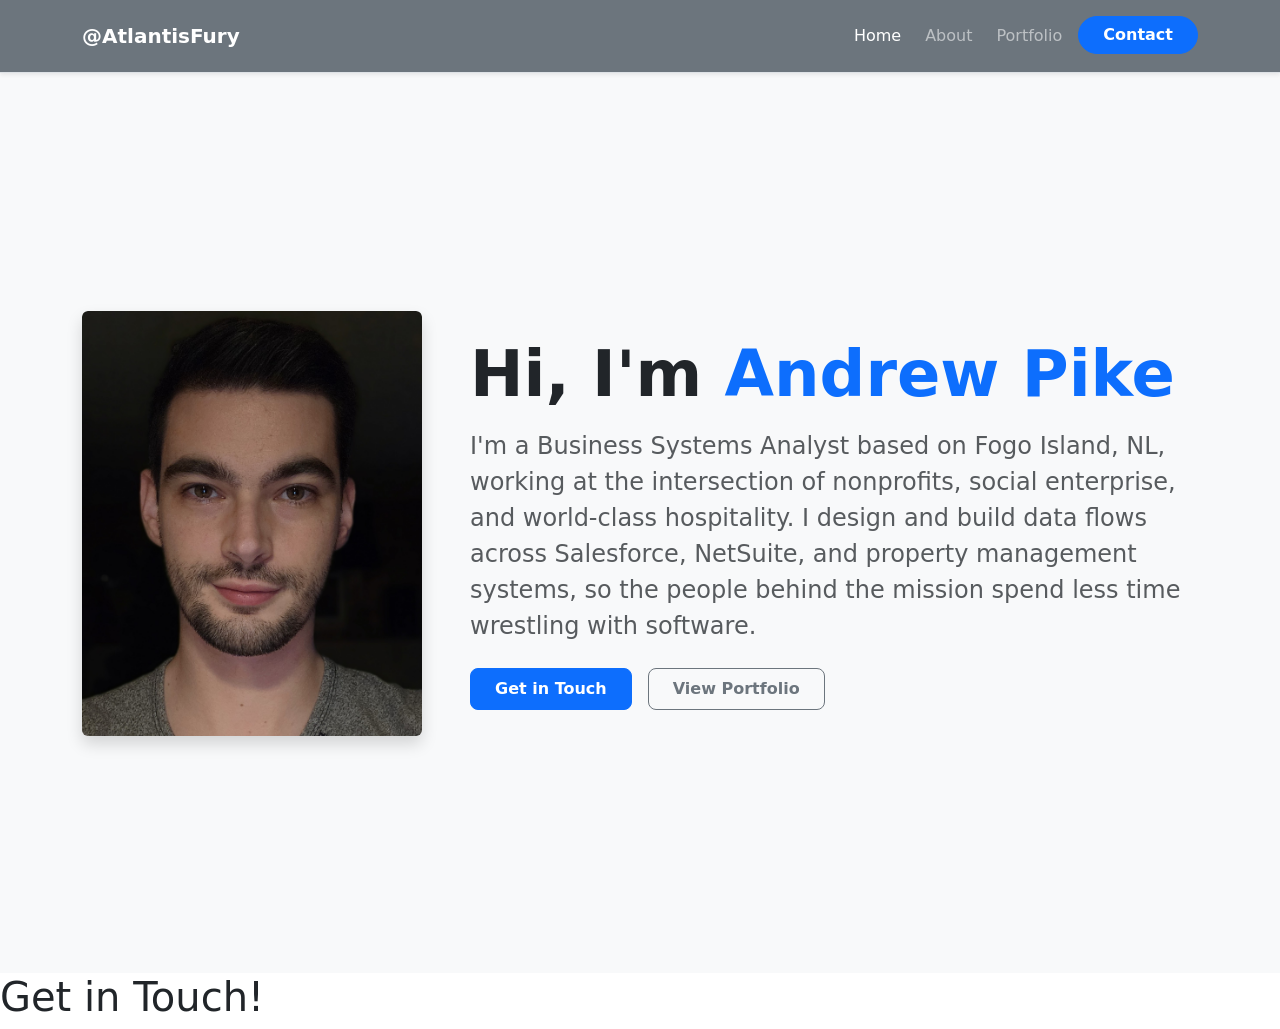
==== index.html @ ba5a31f9 "Initial Project Commit" ====
<!doctype html>
<html lang="en">
  <head>
    <meta charset="UTF-8" />
    <meta name="viewport" content="width=device-width, initial-scale=1.0" />
    <link rel="stylesheet" href="./css/style.css" />
    <link
      href="https://cdn.jsdelivr.net/npm/bootstrap@5.3.8/dist/css/bootstrap.min.css"
      rel="stylesheet"
      integrity="sha384-sRIl4kxILFvY47J16cr9ZwB07vP4J8+LH7qKQnuqkuIAvNWLzeN8tE5YBujZqJLB"
      crossorigin="anonymous" />
    <title>Meet Andrew Pike</title>
    <link
      rel="apple-touch-icon"
      sizes="180x180"
      href="./favicon_io/apple-touch-icon.png" />
    <link
      rel="icon"
      type="image/png"
      sizes="32x32"
      href="./favicon_io/favicon-32x32.png" />
    <link
      rel="icon"
      type="image/png"
      sizes="16x16"
      href="./favicon_io/favicon-16x16.png" />
    <link rel="manifest" href="./favicon_io/site.webmanifest" />
  </head>
  <body>
    <!-- Sticky Navbar -->
    <nav
      class="navbar navbar-expand-lg navbar-dark bg-secondary border-bottom sticky-top shadow-sm py-3">
      <div class="container">
        <a class="navbar-brand fw-bold text-tertiary" href="#">@AtlantisFury</a>
        <button
          class="navbar-toggler border-0"
          type="button"
          data-bs-toggle="collapse"
          data-bs-target="#navbarNav"
          aria-controls="navbarNav"
          aria-expanded="false"
          aria-label="Toggle navigation">
          <span class="navbar-toggler-icon"></span>
        </button>
        <div class="collapse navbar-collapse" id="navbarNav">
          <ul class="navbar-nav ms-auto gap-2 text-center pt-3 pt-lg-0">
            <li class="nav-item">
              <a class="nav-link active fw-medium" href="#">Home</a>
            </li>
            <li class="nav-item">
              <a class="nav-link fw-medium" href="#about">About</a>
            </li>
            <li class="nav-item">
              <a class="nav-link fw-medium" href="#portfolio">Portfolio</a>
            </li>
            <li class="nav-item">
              <a
                class="btn btn-primary px-4 fw-semibold rounded-pill"
                href="#contact"
                >Contact</a
              >
            </li>
          </ul>
        </div>
      </div>
    </nav>

    <main>
      <section class="py-5 bg-light min-vh-100 d-flex align-items-center">
        <div class="container">
          <div class="row align-items-center g-5">
            <!-- Left Column: Profile Card -->
            <div class="col-12 col-md-5 col-lg-4">
              <div class="card shadow border-0 overflow-hidden">
                <img
                  src="./assets/20251216APikeProfile.jpg"
                  class="card-img-top img-fluid"
                  alt="Profile Image" />
              </div>
            </div>

            <!-- Right Column: Name and Intro -->
            <div class="col-12 col-md-7 col-lg-8">
              <h1 class="display-3 fw-bold text-dark mb-3">
                Hi, I'm <span class="text-primary">Andrew Pike</span>
              </h1>
              <p class="lead text-muted fs-4 mb-4">
                I'm a Business Systems Analyst based on Fogo Island, NL, working
                at the intersection of nonprofits, social enterprise, and
                world-class hospitality. I design and build data flows across
                Salesforce, NetSuite, and property management systems, so the
                people behind the mission spend less time wrestling with
                software.
              </p>
              <div class="d-grid d-sm-flex gap-3">
                <a
                  href="#contact"
                  class="btn btn-primary btn-lg px-4 fs-6 fw-semibold"
                  >Get in Touch</a
                >
                <a
                  href="#portfolio"
                  class="btn btn-outline-secondary btn-lg px-4 fs-6 fw-semibold"
                  >View Portfolio</a
                >
              </div>
            </div>
          </div>
        </div>
      </section>

      <section id="contact">
        <h1>Get in Touch!</h1>
      </section>
    </main>

    <!-- Links to bootstrap library scripts under here -->
    <script
      src="https://cdn.jsdelivr.net/npm/@popperjs/core@2.11.8/dist/umd/popper.min.js"
      integrity="sha384-I7E8VVD/ismYTF4hNIPjVp/Zjvgyol6VFvRkX/vR+Vc4jQkC+hVqc2pM8ODewa9r"
      crossorigin="anonymous"></script>
    <script
      src="https://cdn.jsdelivr.net/npm/bootstrap@5.3.8/dist/js/bootstrap.min.js"
      integrity="sha384-G/EV+4j2dNv+tEPo3++6LCgdCROaejBqfUeNjuKAiuXbjrxilcCdDz6ZAVfHWe1Y"
      crossorigin="anonymous"></script>
  </body>
</html>
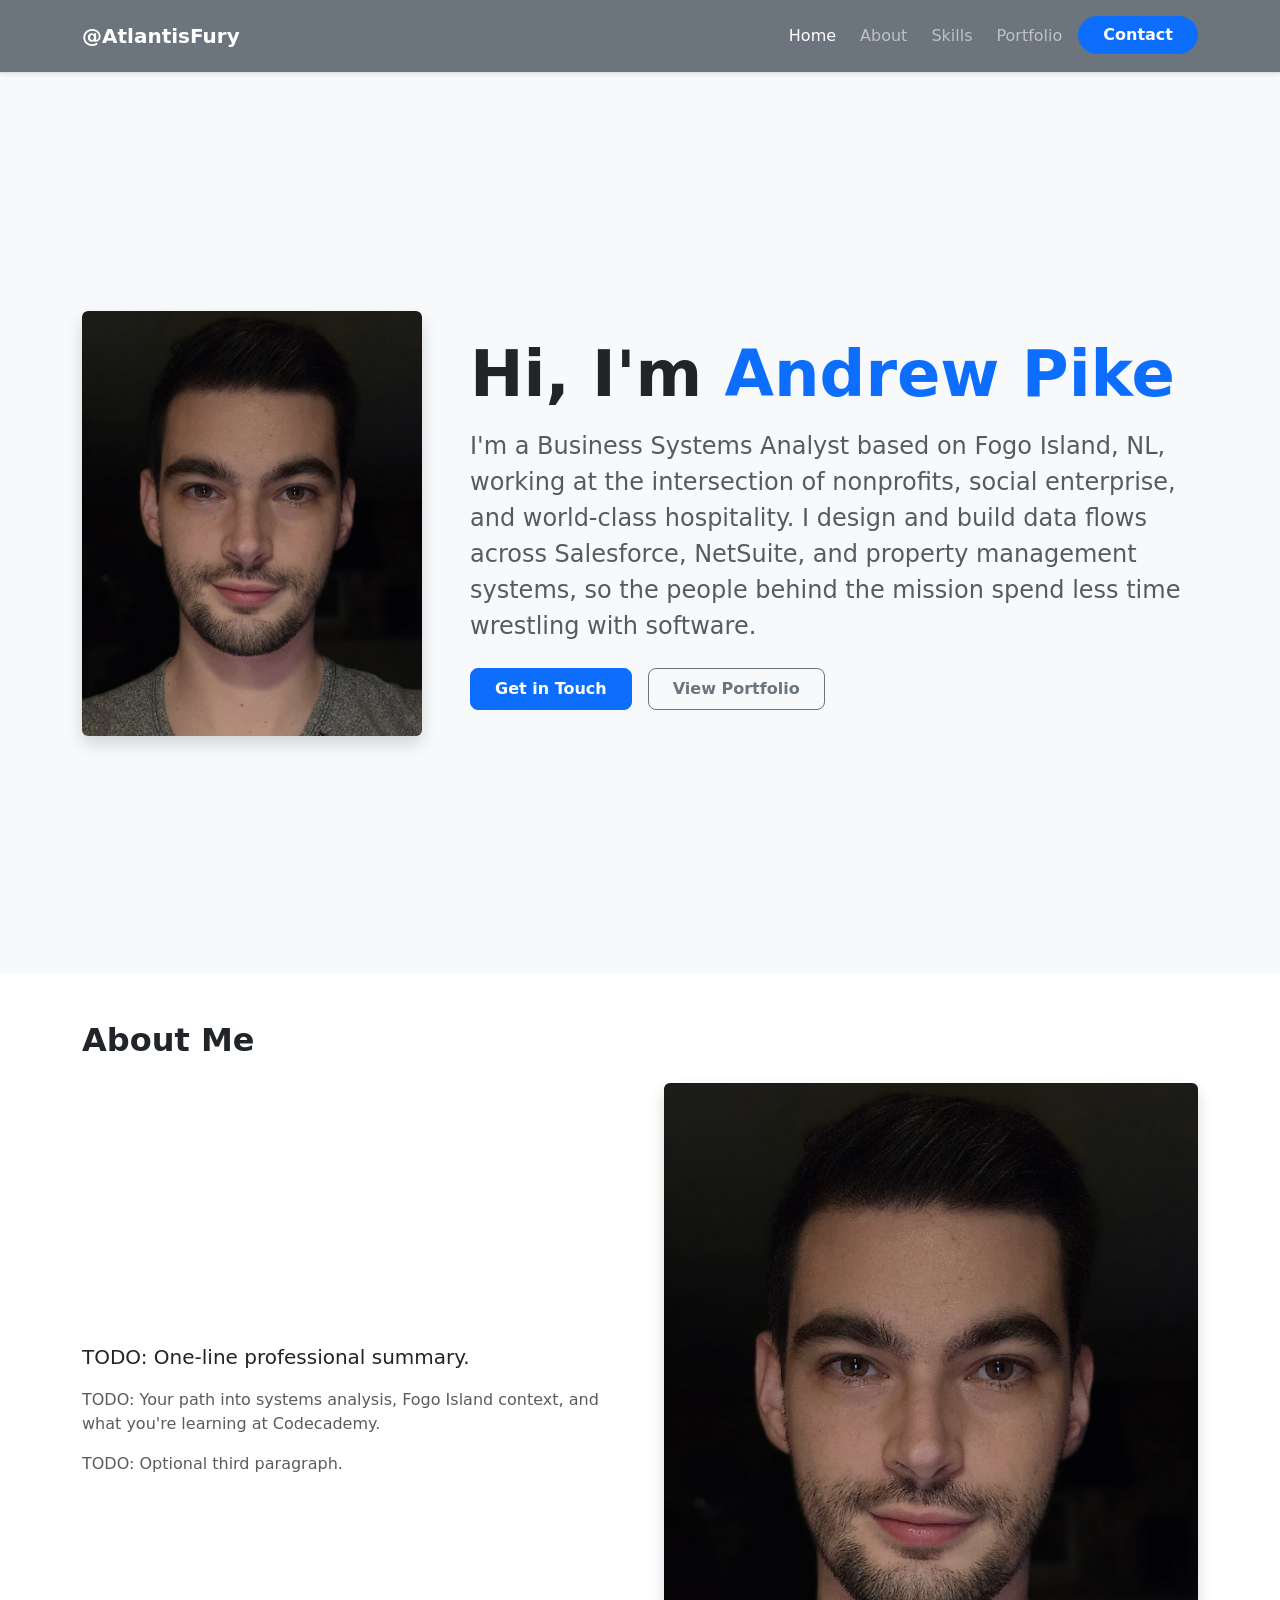
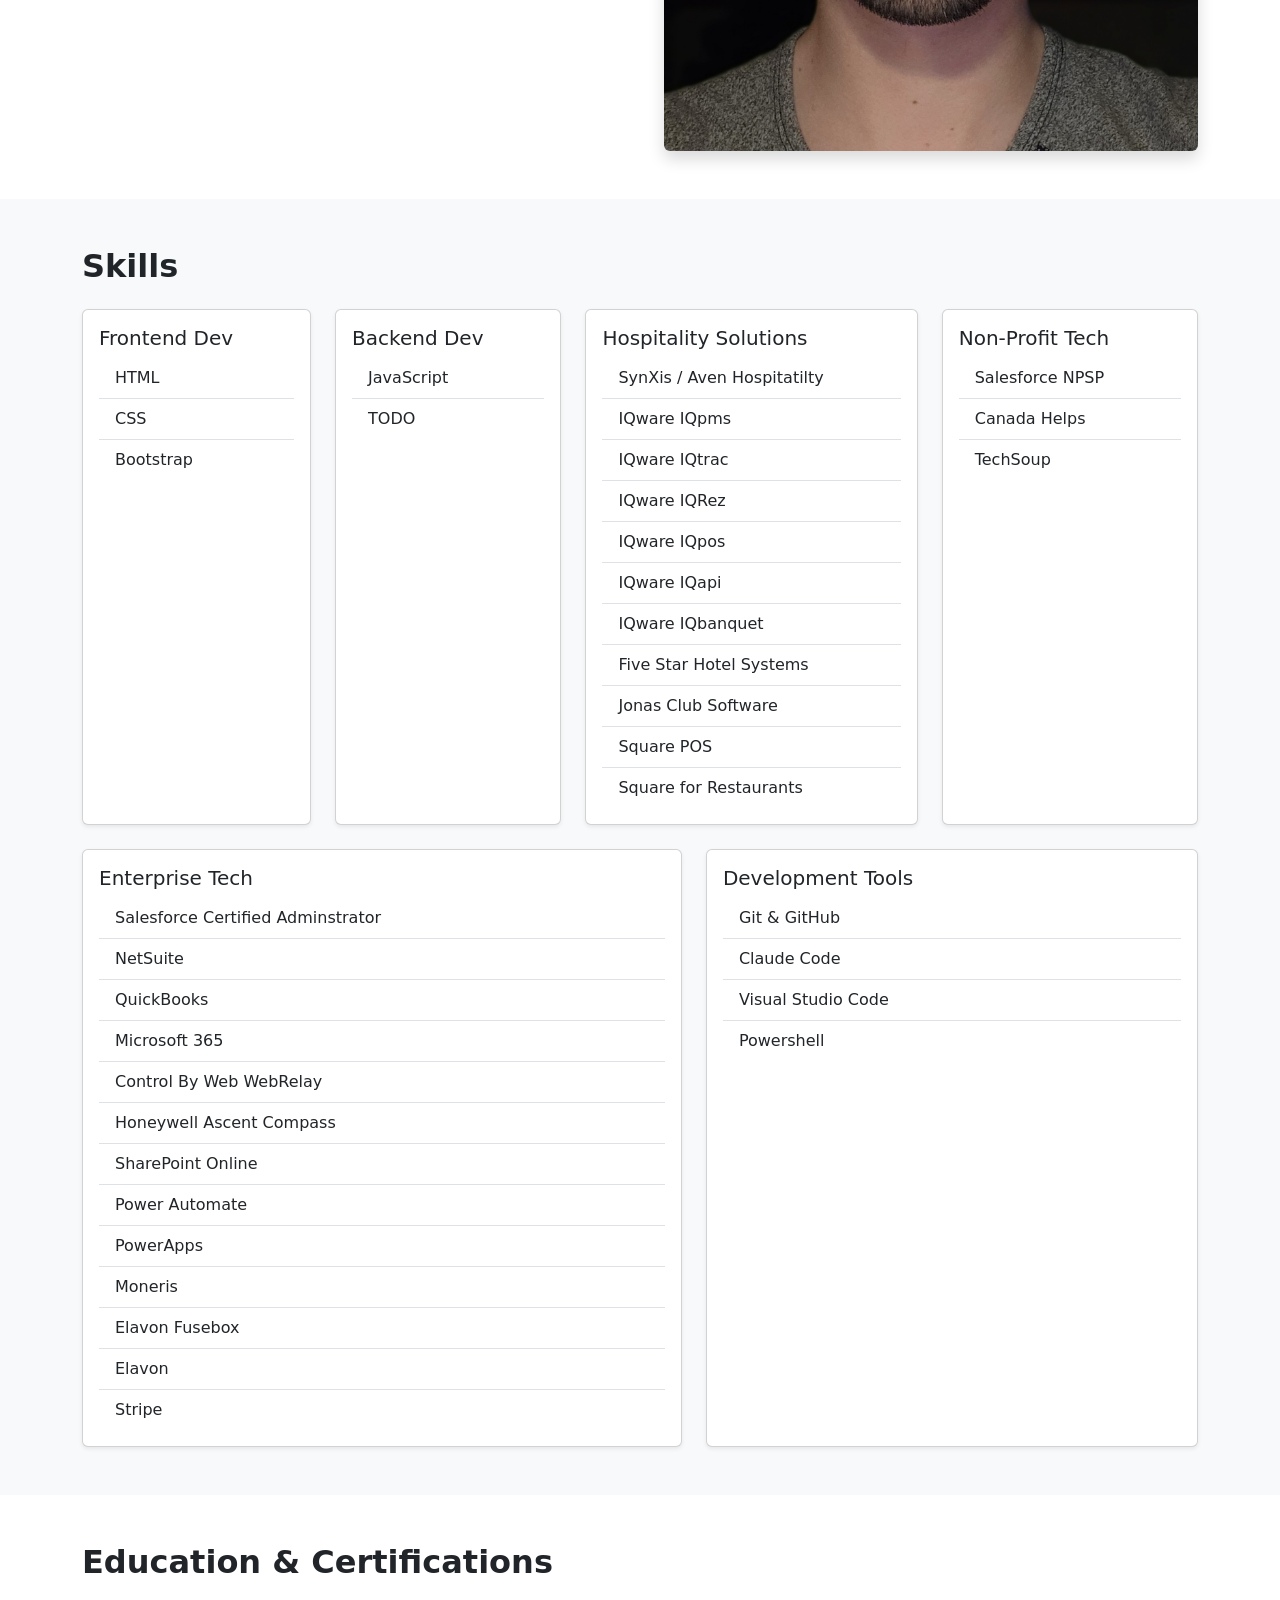
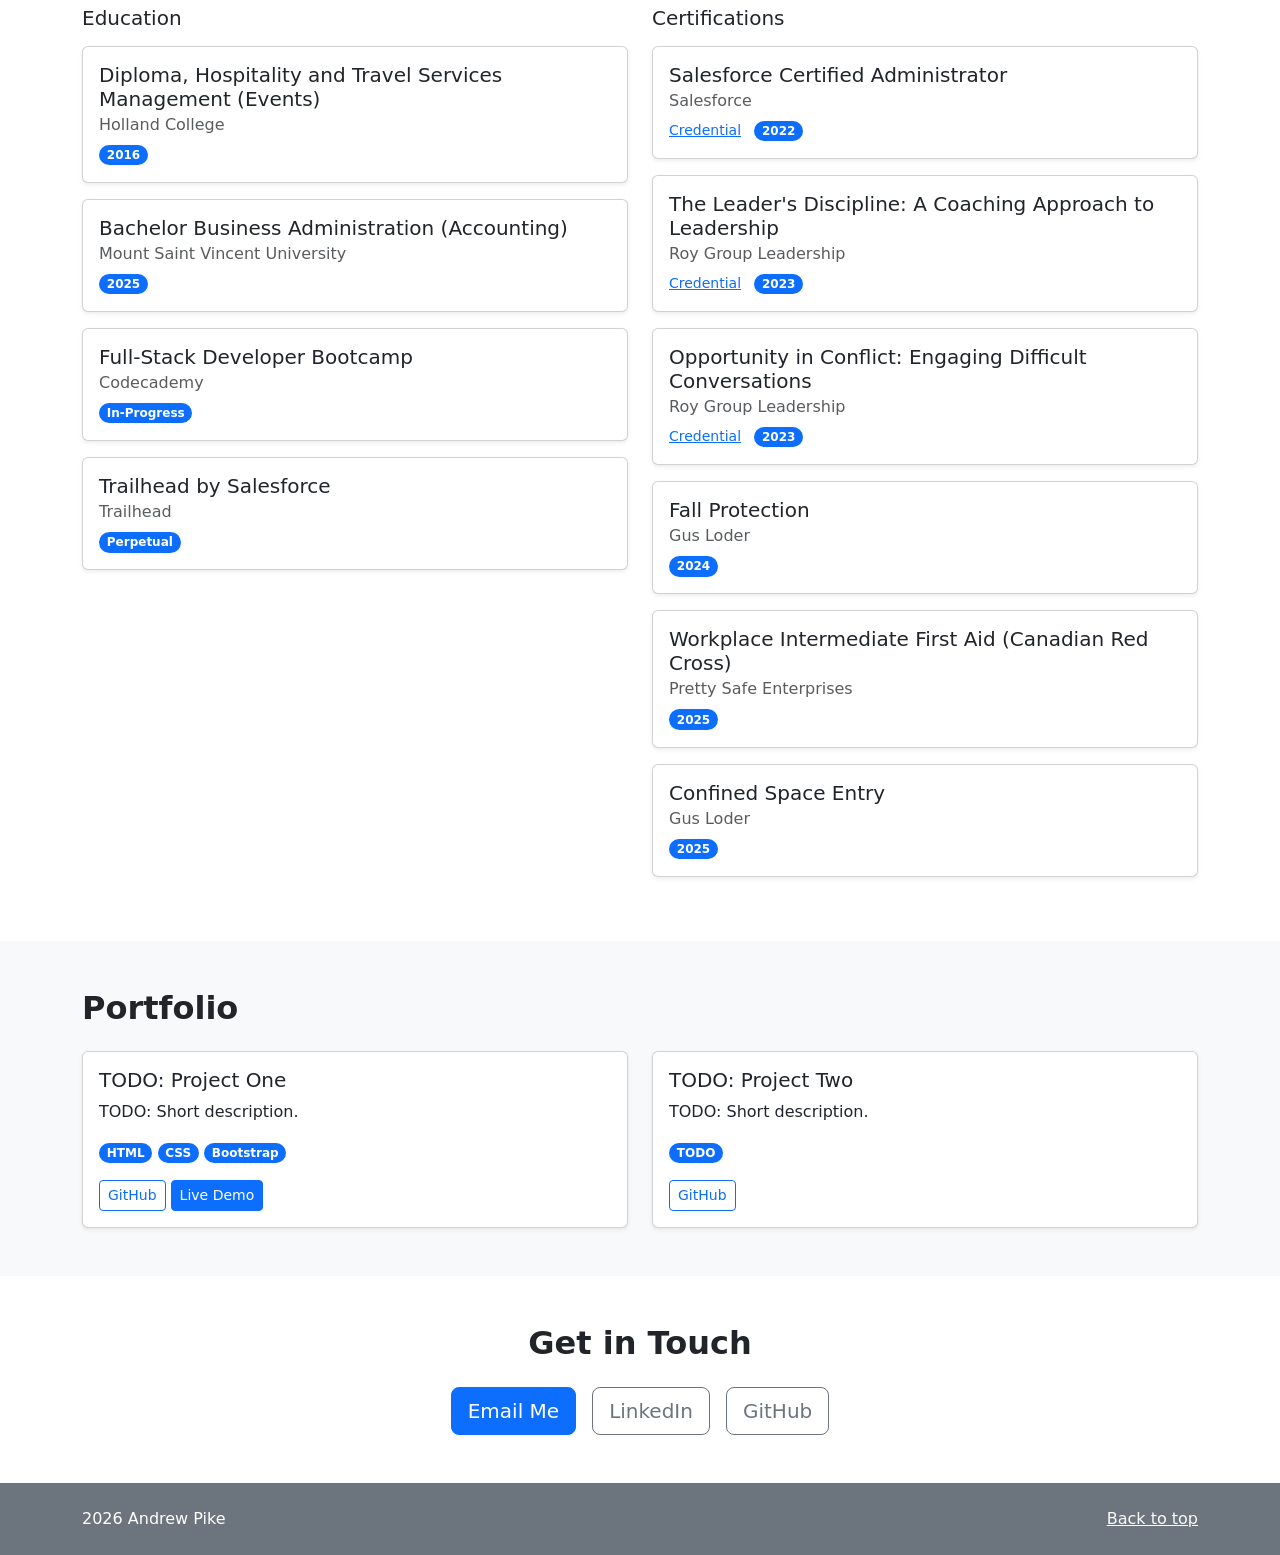
==== commit e818aa8e: "added several new sections" ====
--- a/index.html
+++ b/index.html
@@ -3,12 +3,13 @@
   <head>
     <meta charset="UTF-8" />
     <meta name="viewport" content="width=device-width, initial-scale=1.0" />
-    <link rel="stylesheet" href="./css/style.css" />
     <link
       href="https://cdn.jsdelivr.net/npm/bootstrap@5.3.8/dist/css/bootstrap.min.css"
       rel="stylesheet"
       integrity="sha384-sRIl4kxILFvY47J16cr9ZwB07vP4J8+LH7qKQnuqkuIAvNWLzeN8tE5YBujZqJLB"
       crossorigin="anonymous" />
+    <!-- Custom styles load after Bootstrap so they can override it -->
+    <link rel="stylesheet" href="./css/style.css" />
     <title>Meet Andrew Pike</title>
     <link
       rel="apple-touch-icon"
@@ -31,7 +32,9 @@
     <nav
       class="navbar navbar-expand-lg navbar-dark bg-secondary border-bottom sticky-top shadow-sm py-3">
       <div class="container">
-        <a class="navbar-brand fw-bold text-tertiary" href="#">@AtlantisFury</a>
+        <a class="navbar-brand fw-bold text-info text-white" href="#home"
+          >@AtlantisFury</a
+        >
         <button
           class="navbar-toggler border-0"
           type="button"
@@ -45,10 +48,13 @@
         <div class="collapse navbar-collapse" id="navbarNav">
           <ul class="navbar-nav ms-auto gap-2 text-center pt-3 pt-lg-0">
             <li class="nav-item">
-              <a class="nav-link active fw-medium" href="#">Home</a>
+              <a class="nav-link active fw-medium" href="#home">Home</a>
             </li>
             <li class="nav-item">
               <a class="nav-link fw-medium" href="#about">About</a>
+            </li>
+            <li class="nav-item">
+              <a class="nav-link fw-medium" href="#skills">Skills</a>
             </li>
             <li class="nav-item">
               <a class="nav-link fw-medium" href="#portfolio">Portfolio</a>
@@ -66,7 +72,9 @@
     </nav>
 
     <main>
-      <section class="py-5 bg-light min-vh-100 d-flex align-items-center">
+      <section
+        id="home"
+        class="py-5 bg-light min-vh-100 d-flex align-items-center">
         <div class="container">
           <div class="row align-items-center g-5">
             <!-- Left Column: Profile Card -->
@@ -109,10 +117,328 @@
         </div>
       </section>
 
-      <section id="contact">
-        <h1>Get in Touch!</h1>
+      <!-- About -->
+      <section id="about" class="py-5">
+        <div class="container">
+          <h2 class="fw-bold mb-4">About Me</h2>
+          <div class="row align-items-center g-5">
+            <div class="col-12 col-md-6">
+              <p class="lead">TODO: One-line professional summary.</p>
+              <p class="text-body-secondary">
+                TODO: Your path into systems analysis, Fogo Island context, and
+                what you're learning at Codecademy.
+              </p>
+              <p class="text-body-secondary">TODO: Optional third paragraph.</p>
+            </div>
+            <div class="col-12 col-md-6">
+              <!-- TODO: add an image, or delete this column and widen the text -->
+              <img
+                src="./assets/20251216APikeProfile.jpg"
+                class="img-fluid rounded shadow"
+                alt="TODO: describe image" />
+            </div>
+          </div>
+        </div>
+      </section>
+
+      <!-- Skills -->
+      <section id="skills" class="py-5 bg-light">
+        <div class="container">
+          <h2 class="fw-bold mb-4">Skills</h2>
+          <div class="d-flex flex-wrap justify-content-center gap-4">
+            <div class="card shadow-sm flex-fill">
+              <div class="card-body">
+                <h3 class="card-title h5">Frontend Dev</h3>
+                <ul class="list-group list-group-flush">
+                  <li class="list-group-item">HTML</li>
+                  <li class="list-group-item">CSS</li>
+                  <li class="list-group-item">Bootstrap</li>
+                </ul>
+              </div>
+            </div>
+            <div class="card shadow-sm flex-fill">
+              <div class="card-body">
+                <h3 class="card-title h5">Backend Dev</h3>
+                <ul class="list-group list-group-flush">
+                  <li class="list-group-item">JavaScript</li>
+                  <li class="list-group-item">TODO</li>
+                </ul>
+              </div>
+            </div>
+            <div class="card shadow-sm flex-fill">
+              <div class="card-body">
+                <h3 class="card-title h5">Hospitality Solutions</h3>
+                <ul class="list-group list-group-flush">
+                  <li class="list-group-item">SynXis / Aven Hospitatilty</li>
+                  <li class="list-group-item">IQware IQpms</li>
+                  <li class="list-group-item">IQware IQtrac</li>
+                  <li class="list-group-item">IQware IQRez</li>
+                  <li class="list-group-item">IQware IQpos</li>
+                  <li class="list-group-item">IQware IQapi</li>
+                  <li class="list-group-item">IQware IQbanquet</li>
+                  <li class="list-group-item">Five Star Hotel Systems</li>
+                  <li class="list-group-item">Jonas Club Software</li>
+                  <li class="list-group-item">Square POS</li>
+                  <li class="list-group-item">Square for Restaurants</li>
+                </ul>
+              </div>
+            </div>
+            <div class="card shadow-sm flex-fill">
+              <div class="card-body">
+                <h3 class="card-title h5">Non-Profit Tech</h3>
+                <ul class="list-group list-group-flush">
+                  <li class="list-group-item">Salesforce NPSP</li>
+                  <li class="list-group-item">Canada Helps</li>
+                  <li class="list-group-item">TechSoup</li>
+                </ul>
+              </div>
+            </div>
+            <div class="card shadow-sm flex-fill">
+              <div class="card-body">
+                <h3 class="card-title h5">Enterprise Tech</h3>
+                <ul class="list-group list-group-flush">
+                  <li class="list-group-item">
+                    Salesforce Certified Adminstrator
+                  </li>
+                  <li class="list-group-item">NetSuite</li>
+                  <li class="list-group-item">QuickBooks</li>
+                  <li class="list-group-item">Microsoft 365</li>
+                  <li class="list-group-item">Control By Web WebRelay</li>
+                  <li class="list-group-item">Honeywell Ascent Compass</li>
+                  <li class="list-group-item">SharePoint Online</li>
+                  <li class="list-group-item">Power Automate</li>
+                  <li class="list-group-item">PowerApps</li>
+                  <li class="list-group-item">Moneris</li>
+                  <li class="list-group-item">Elavon Fusebox</li>
+                  <li class="list-group-item">Elavon</li>
+                  <li class="list-group-item">Stripe</li>
+                </ul>
+              </div>
+            </div>
+            <div class="card shadow-sm flex-fill">
+              <div class="card-body">
+                <h3 class="card-title h5">Development Tools</h3>
+                <ul class="list-group list-group-flush">
+                  <li class="list-group-item">Git &amp; GitHub</li>
+                  <li class="list-group-item">Claude Code</li>
+                  <li class="list-group-item">Visual Studio Code</li>
+                  <li class="list-group-item">Powershell</li>
+                </ul>
+              </div>
+            </div>
+          </div>
+        </div>
+      </section>
+
+      <!-- Education & Certifications -->
+      <section id="education" class="py-5">
+        <div class="container">
+          <h2 class="fw-bold mb-4">Education &amp; Certifications</h2>
+          <div class="row g-4">
+            <div class="col-12 col-md-6">
+              <h3 class="h5 mb-3">Education</h3>
+              <div class="card shadow-sm mb-3">
+                <div class="card-body">
+                  <h3 class="card-title h5">
+                    Diploma, Hospitality and Travel Services Management (Events)
+                  </h3>
+                  <h4 class="card-subtitle h6 text-body-secondary mb-2">
+                    Holland College
+                  </h4>
+                  <span class="badge text-bg-primary rounded-pill">2016</span>
+                </div>
+              </div>
+              <div class="card shadow-sm mb-3">
+                <div class="card-body">
+                  <h3 class="card-title h5">
+                    Bachelor Business Administration (Accounting)
+                  </h3>
+                  <h4 class="card-subtitle h6 text-body-secondary mb-2">
+                    Mount Saint Vincent University
+                  </h4>
+                  <span class="badge text-bg-primary rounded-pill">2025</span>
+                </div>
+              </div>
+              <div class="card shadow-sm mb-3">
+                <div class="card-body">
+                  <h3 class="card-title h5">Full-Stack Developer Bootcamp</h3>
+                  <h4 class="card-subtitle h6 text-body-secondary mb-2">
+                    Codecademy
+                  </h4>
+                  <span class="badge text-bg-primary rounded-pill"
+                    >In-Progress</span
+                  >
+                </div>
+              </div>
+              <div class="card shadow-sm mb-3">
+                <div class="card-body">
+                  <h3 class="card-title h5">Trailhead by Salesforce</h3>
+                  <h4 class="card-subtitle h6 text-body-secondary mb-2">
+                    Trailhead
+                  </h4>
+                  <span class="badge text-bg-primary rounded-pill"
+                    >Perpetual</span
+                  >
+                </div>
+              </div>
+            </div>
+            <div class="col-12 col-md-6">
+              <h3 class="h5 mb-3">Certifications</h3>
+              <div class="card shadow-sm mb-3">
+                <div class="card-body">
+                  <h3 class="card-title h5">
+                    Salesforce Certified Administrator
+                  </h3>
+                  <h4 class="card-subtitle h6 text-body-secondary mb-2">
+                    Salesforce
+                  </h4>
+                  <a
+                    href="https://www.salesforce.com/trailblazer/andrewpike3"
+                    class="card-link small me-2"
+                    >Credential</a
+                  >
+                  <span class="badge text-bg-primary rounded-pill">2022</span>
+                </div>
+              </div>
+              <div class="card shadow-sm mb-3">
+                <div class="card-body">
+                  <h3 class="card-title h5">
+                    The Leader's Discipline: A Coaching Approach to Leadership
+                  </h3>
+                  <h4 class="card-subtitle h6 text-body-secondary mb-2">
+                    Roy Group Leadership
+                  </h4>
+                  <a
+                    href="https://www.credly.com/badges/cf97e280-08fd-48ce-a715-775957f7af62"
+                    class="card-link small me-2"
+                    >Credential</a
+                  >
+                  <span class="badge text-bg-primary rounded-pill">2023</span>
+                </div>
+              </div>
+              <div class="card shadow-sm mb-3">
+                <div class="card-body">
+                  <h3 class="card-title h5">
+                    Opportunity in Conflict: Engaging Difficult Conversations
+                  </h3>
+                  <h4 class="card-subtitle h6 text-body-secondary mb-2">
+                    Roy Group Leadership
+                  </h4>
+                  <a
+                    href="https://www.credly.com/badges/a9c1c381-29b5-4894-8751-e0067d7bf216"
+                    class="card-link small me-2"
+                    >Credential</a
+                  >
+                  <span class="badge text-bg-primary rounded-pill">2023</span>
+                </div>
+              </div>
+              <div class="card shadow-sm mb-3">
+                <div class="card-body">
+                  <h3 class="card-title h5">Fall Protection</h3>
+                  <h4 class="card-subtitle h6 text-body-secondary mb-2">
+                    Gus Loder
+                  </h4>
+                  <span class="badge text-bg-primary rounded-pill">2024</span>
+                </div>
+              </div>
+              <div class="card shadow-sm mb-3">
+                <div class="card-body">
+                  <h3 class="card-title h5">
+                    Workplace Intermediate First Aid (Canadian Red Cross)
+                  </h3>
+                  <h4 class="card-subtitle h6 text-body-secondary mb-2">
+                    Pretty Safe Enterprises
+                  </h4>
+                  <span class="badge text-bg-primary rounded-pill">2025</span>
+                </div>
+              </div>
+              <div class="card shadow-sm mb-3">
+                <div class="card-body">
+                  <h3 class="card-title h5">Confined Space Entry</h3>
+                  <h4 class="card-subtitle h6 text-body-secondary mb-2">
+                    Gus Loder
+                  </h4>
+                  <span class="badge text-bg-primary rounded-pill">2025</span>
+                </div>
+              </div>
+            </div>
+          </div>
+        </div>
+      </section>
+
+      <!-- Projects -->
+      <section id="portfolio" class="py-5 bg-light">
+        <div class="container">
+          <h2 class="fw-bold mb-4">Portfolio</h2>
+          <div
+            class="d-flex flex-column flex-md-row justify-content-between align-items-stretch gap-4">
+            <div class="card h-100 shadow-sm flex-fill">
+              <div class="card-body d-flex flex-column">
+                <h3 class="card-title h5">TODO: Project One</h3>
+                <p class="card-text">TODO: Short description.</p>
+                <div class="mb-3">
+                  <span class="badge text-bg-primary rounded-pill">HTML</span>
+                  <span class="badge text-bg-primary rounded-pill">CSS</span>
+                  <span class="badge text-bg-primary rounded-pill"
+                    >Bootstrap</span
+                  >
+                </div>
+                <div class="mt-auto">
+                  <a href="#" class="btn btn-outline-primary btn-sm">GitHub</a>
+                  <a href="#" class="btn btn-primary btn-sm">Live Demo</a>
+                </div>
+              </div>
+            </div>
+            <div class="card h-100 shadow-sm flex-fill">
+              <div class="card-body d-flex flex-column">
+                <h3 class="card-title h5">TODO: Project Two</h3>
+                <p class="card-text">TODO: Short description.</p>
+                <div class="mb-3">
+                  <span class="badge text-bg-primary rounded-pill">TODO</span>
+                </div>
+                <div class="mt-auto">
+                  <a href="#" class="btn btn-outline-primary btn-sm">GitHub</a>
+                </div>
+              </div>
+            </div>
+          </div>
+        </div>
+      </section>
+
+      <!-- Contact -->
+      <section id="contact" class="py-5">
+        <div class="container text-center">
+          <h2 class="fw-bold mb-4">Get in Touch</h2>
+          <div class="d-flex flex-wrap justify-content-center gap-3">
+            <a href="./contact.html" class="btn btn-primary btn-lg">Email Me</a>
+            <a
+              href="https://www.linkedin.com/in/andrew-pike-90570318b/"
+              class="btn btn-outline-secondary btn-lg"
+              target="_blank"
+              rel="noopener"
+              >LinkedIn</a
+            >
+            <a
+              href="https://github.com/AtlantisFury"
+              class="btn btn-outline-secondary btn-lg"
+              target="_blank"
+              rel="noopener"
+              >GitHub</a
+            >
+          </div>
+        </div>
       </section>
     </main>
+
+    <footer class="bg-secondary text-white py-4">
+      <div class="container">
+        <div
+          class="d-flex flex-column flex-md-row justify-content-between align-items-center gap-2">
+          <span> <span id="year">2026</span> Andrew Pike</span>
+          <a href="#home" class="link-light">Back to top</a>
+        </div>
+      </div>
+    </footer>
 
     <!-- Links to bootstrap library scripts under here -->
     <script
--- a/css/style.css
+++ b/css/style.css
@@ -0,0 +1,16 @@
+html {
+  scroll-behavior: smooth;
+}
+
+/* Keep section headings clear of the sticky navbar */
+section {
+  scroll-margin-top: 80px;
+}
+
+.card {
+  transition: transform 0.2s;
+}
+
+.card:hover {
+  transform: translateY(-4px);
+}
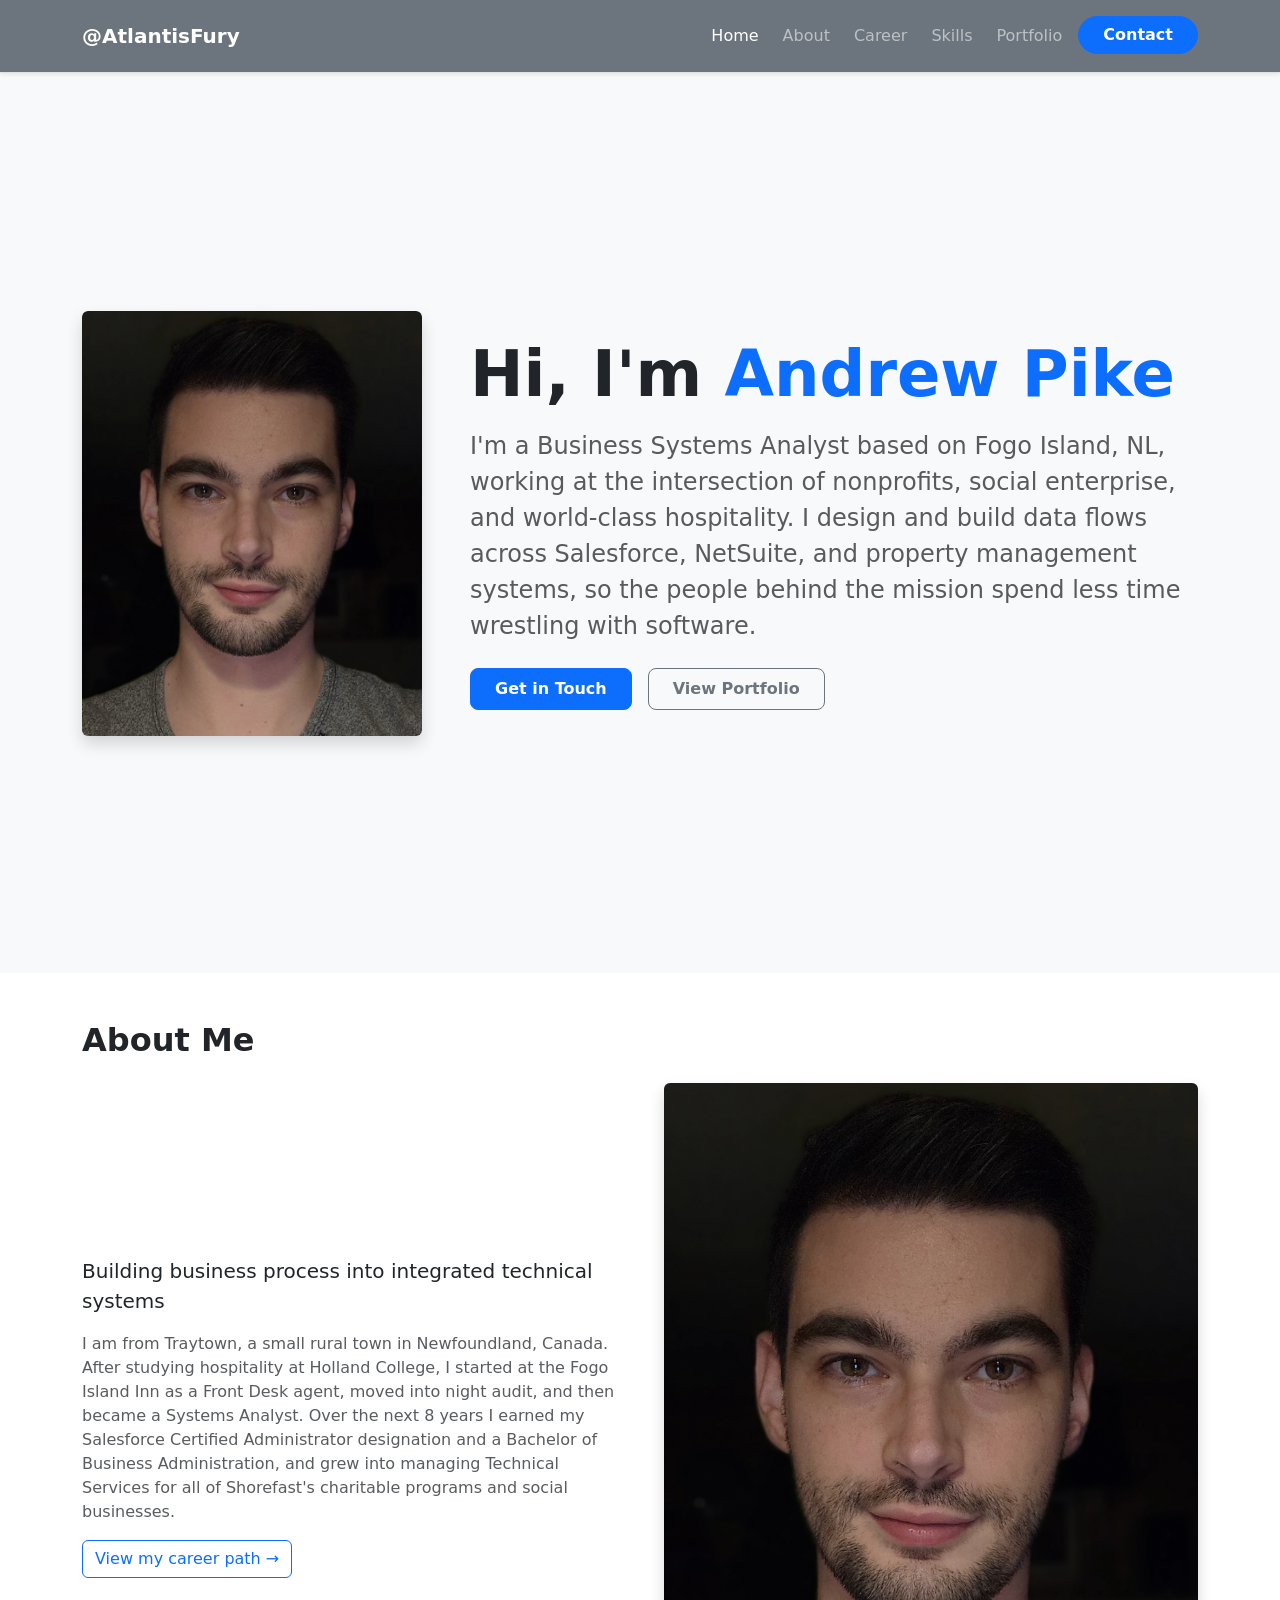
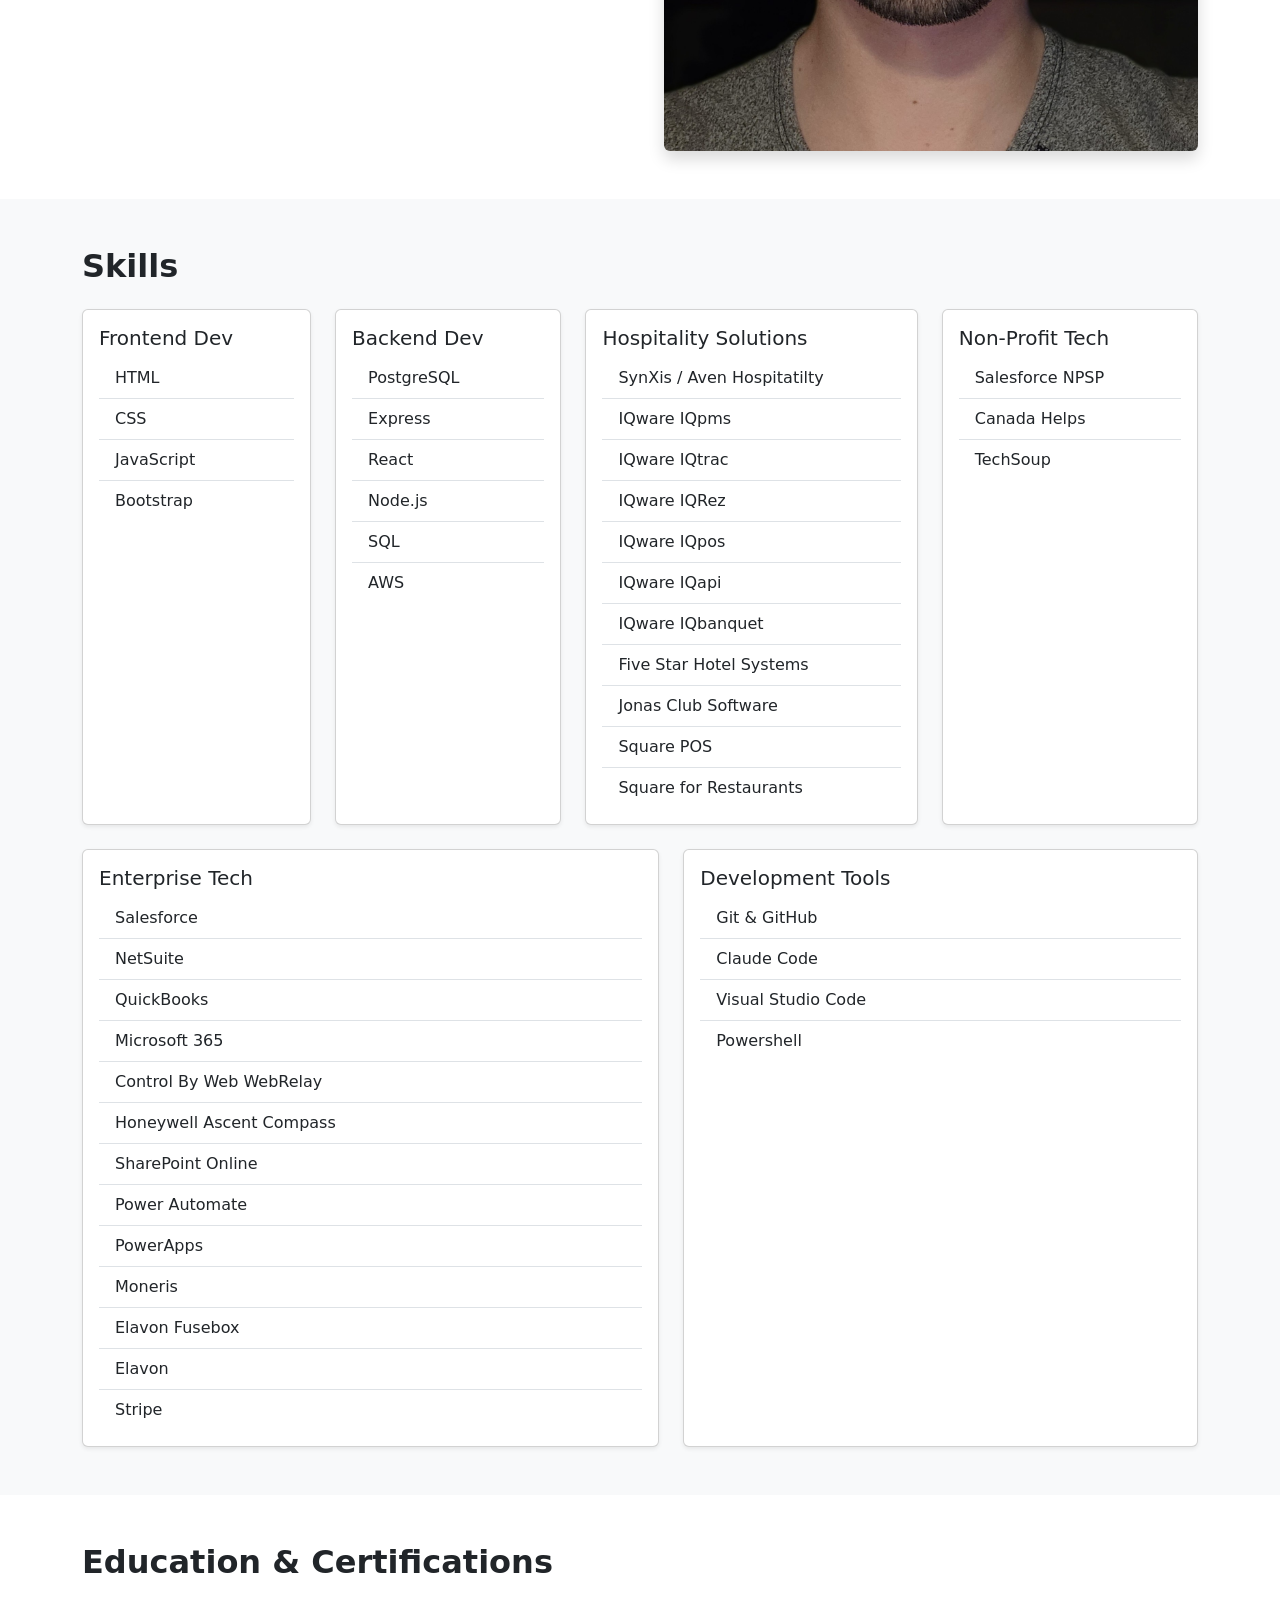
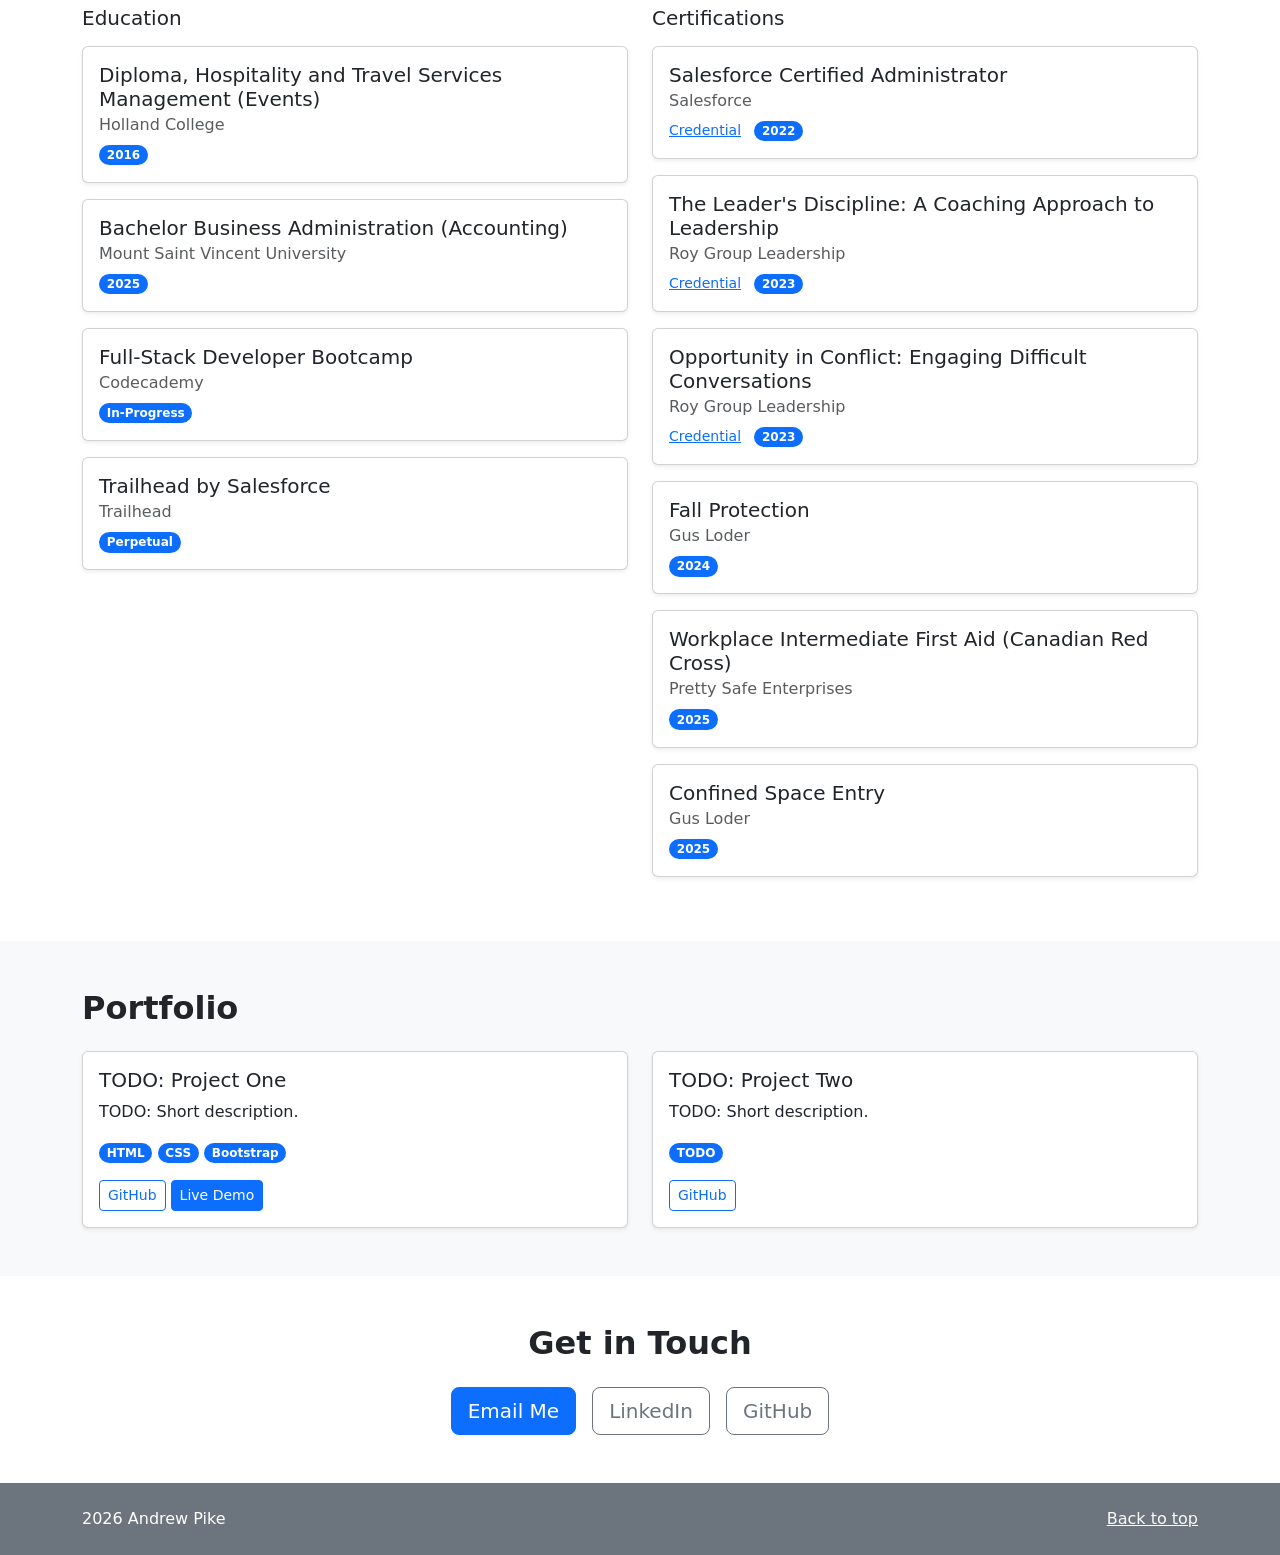
==== commit 02a53709: "Added Career page" ====
--- a/index.html
+++ b/index.html
@@ -54,6 +54,9 @@
               <a class="nav-link fw-medium" href="#about">About</a>
             </li>
             <li class="nav-item">
+              <a class="nav-link fw-medium" href="./career.html">Career</a>
+            </li>
+            <li class="nav-item">
               <a class="nav-link fw-medium" href="#skills">Skills</a>
             </li>
             <li class="nav-item">
@@ -123,12 +126,22 @@
           <h2 class="fw-bold mb-4">About Me</h2>
           <div class="row align-items-center g-5">
             <div class="col-12 col-md-6">
-              <p class="lead">TODO: One-line professional summary.</p>
+              <p class="lead">
+                Building business process into integrated technical systems
+              </p>
               <p class="text-body-secondary">
-                TODO: Your path into systems analysis, Fogo Island context, and
-                what you're learning at Codecademy.
+                I am from Traytown, a small rural town in Newfoundland, Canada.
+                After studying hospitality at Holland College, I started at the
+                Fogo Island Inn as a Front Desk agent, moved into night audit,
+                and then became a Systems Analyst. Over the next 8 years I
+                earned my Salesforce Certified Administrator designation and a
+                Bachelor of Business Administration, and grew into managing
+                Technical Services for all of Shorefast's charitable programs
+                and social businesses.
               </p>
-              <p class="text-body-secondary">TODO: Optional third paragraph.</p>
+              <a href="./career.html" class="btn btn-outline-primary"
+                >View my career path &rarr;</a
+              >
             </div>
             <div class="col-12 col-md-6">
               <!-- TODO: add an image, or delete this column and widen the text -->
@@ -152,6 +165,7 @@
                 <ul class="list-group list-group-flush">
                   <li class="list-group-item">HTML</li>
                   <li class="list-group-item">CSS</li>
+                  <li class="list-group-item">JavaScript</li>
                   <li class="list-group-item">Bootstrap</li>
                 </ul>
               </div>
@@ -160,8 +174,12 @@
               <div class="card-body">
                 <h3 class="card-title h5">Backend Dev</h3>
                 <ul class="list-group list-group-flush">
-                  <li class="list-group-item">JavaScript</li>
-                  <li class="list-group-item">TODO</li>
+                  <li class="list-group-item">PostgreSQL</li>
+                  <li class="list-group-item">Express</li>
+                  <li class="list-group-item">React</li>
+                  <li class="list-group-item">Node.js</li>
+                  <li class="list-group-item">SQL</li>
+                  <li class="list-group-item">AWS</li>
                 </ul>
               </div>
             </div>
@@ -197,9 +215,7 @@
               <div class="card-body">
                 <h3 class="card-title h5">Enterprise Tech</h3>
                 <ul class="list-group list-group-flush">
-                  <li class="list-group-item">
-                    Salesforce Certified Adminstrator
-                  </li>
+                  <li class="list-group-item">Salesforce</li>
                   <li class="list-group-item">NetSuite</li>
                   <li class="list-group-item">QuickBooks</li>
                   <li class="list-group-item">Microsoft 365</li>
--- a/css/style.css
+++ b/css/style.css
@@ -14,3 +14,52 @@
 .card:hover {
   transform: translateY(-4px);
 }
+
+/* Career Path timeline: vertical line on the left with a dot per role */
+.timeline {
+  position: relative;
+  padding-left: 2.5rem;
+}
+
+.timeline::before {
+  content: "";
+  position: absolute;
+  top: 0;
+  bottom: 0;
+  left: 0.75rem;
+  width: 3px;
+  background-color: var(--bs-primary);
+  opacity: 0.35;
+}
+
+.timeline-item {
+  position: relative;
+  margin-bottom: 2rem;
+}
+
+/* Dot sits on the line, level with the card's date badge */
+.timeline-item::before {
+  content: "";
+  position: absolute;
+  top: 1.25rem;
+  left: calc(-2.5rem + 0.75rem + 1.5px - 0.5rem);
+  width: 1rem;
+  height: 1rem;
+  border-radius: 50%;
+  background-color: var(--bs-primary);
+  box-shadow: 0 0 0 4px var(--bs-body-bg);
+}
+
+@media (max-width: 575.98px) {
+  .timeline {
+    padding-left: 1.75rem;
+  }
+
+  .timeline::before {
+    left: 0.5rem;
+  }
+
+  .timeline-item::before {
+    left: calc(-1.75rem + 0.5rem + 1.5px - 0.5rem);
+  }
+}
